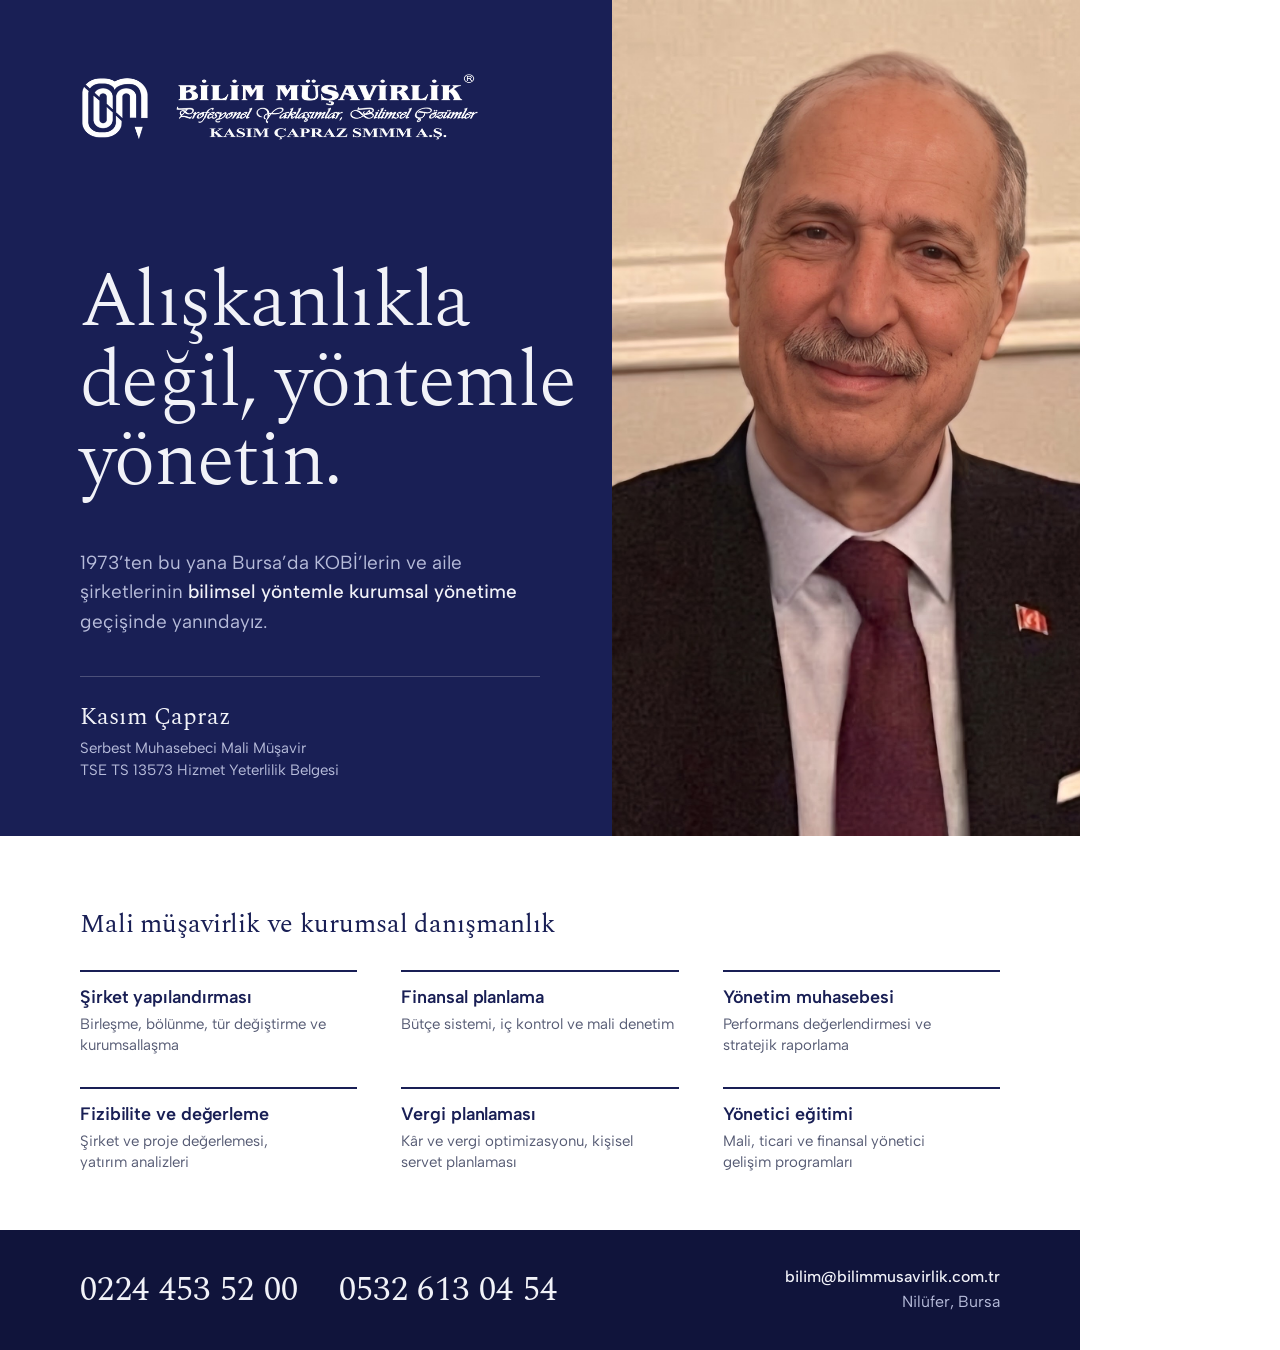
==== brosur/set/brosur.html @ 0ac3c604 "Lacivert kurumsal kimlikle broşür, gönderi ve hikâye seti Co-Authored-By: Claude Opus 5.5 <noreply@a" ====
<!doctype html>
<html lang="tr">
<head>
<meta charset="utf-8">
<title>Bilim Müşavirlik Broşür</title>
<link rel="stylesheet" href="set.css">
<style>
  body { width: 1080px; height: 1350px; background: var(--paper); }

  .field { left: 0; top: 0; width: 1080px; height: 836px; background: var(--navy); }
  .photo { left: 612px; top: 0; width: 468px; height: 836px; object-position: 47% 30%; }

  .logo { left: 80px; top: 72px; width: 400px; }

  h1 { left: 80px; top: 262px; width: 500px; font-size: 78px; color: var(--on); }
  .intro { left: 80px; top: 548px; width: 440px; font-size: 19px; line-height: 1.55; color: var(--on-soft); }
  .intro b { color: var(--on); font-weight: 500; }

  .sign { left: 80px; top: 676px; width: 460px; border-top: 1px solid var(--rule-on); padding-top: 22px; }
  .sign b { display: block; font-family: "Spectral", serif; font-weight: 400; font-size: 24px; color: var(--on); }
  .sign span { display: block; font-size: 15px; color: var(--on-soft); margin-top: 4px; }

  .services { left: 80px; top: 904px; width: 920px; color: var(--ink); }
  .services h2 { font-family: "Spectral", serif; font-weight: 400; font-size: 26px; letter-spacing: -.005em; margin-bottom: 26px; }
  .grid { display: grid; grid-template-columns: repeat(3, 1fr); column-gap: 44px; row-gap: 30px; }
  .grid div { border-top: 2px solid var(--ink); padding-top: 14px; }
  .grid h3 { font-size: 18px; font-weight: 600; line-height: 1.25; letter-spacing: -.005em; }
  .grid p { font-size: 15px; line-height: 1.45; color: var(--ink-soft); margin-top: 5px; }

  .contact {
    left: 0; top: 1230px; width: 1080px; height: 120px; background: var(--navy-deep);
    display: flex; align-items: center; justify-content: space-between; padding: 0 80px;
  }
  .tel { font-family: "Spectral", serif; font-size: 34px; letter-spacing: .01em; color: var(--on); }
  .tel span + span { margin-left: 40px; }
  .meta { text-align: right; font-size: 16px; line-height: 1.55; color: var(--on-soft); }
  .meta b { color: var(--on); font-weight: 500; }
</style>
</head>
<body>
  <div class="abs field"></div>
  <img class="abs photo" src="../kasim-capraz.jpg" alt="Kasım Çapraz">
  <img class="abs logo" src="../bilim-logo-beyaz-hd.png" alt="Bilim Müşavirlik, Kasım Çapraz SMMM A.Ş.">

  <h1 class="abs display">Alışkanlıkla değil, yöntemle yönetin.</h1>
  <p class="abs intro">1973’ten bu yana Bursa’da KOBİ’lerin ve aile şirketlerinin <b>bilimsel yöntemle kurumsal yönetime</b> geçişinde yanındayız.</p>

  <div class="abs sign">
    <b>Kasım Çapraz</b>
    <span>Serbest Muhasebeci Mali Müşavir</span>
    <span>TSE TS 13573 Hizmet Yeterlilik Belgesi</span>
  </div>

  <section class="abs services">
    <h2>Mali müşavirlik ve kurumsal danışmanlık</h2>
    <div class="grid">
      <div><h3>Şirket yapılandırması</h3><p>Birleşme, bölünme, tür değiştirme ve kurumsallaşma</p></div>
      <div><h3>Finansal planlama</h3><p>Bütçe sistemi, iç kontrol ve mali denetim</p></div>
      <div><h3>Yönetim muhasebesi</h3><p>Performans değerlendirmesi ve stratejik raporlama</p></div>
      <div><h3>Fizibilite ve değerleme</h3><p>Şirket ve proje değerlemesi, yatırım analizleri</p></div>
      <div><h3>Vergi planlaması</h3><p>Kâr ve vergi optimizasyonu, kişisel servet planlaması</p></div>
      <div><h3>Yönetici eğitimi</h3><p>Mali, ticari ve finansal yönetici gelişim programları</p></div>
    </div>
  </section>

  <div class="abs contact">
    <div class="tel"><span>0224 453 52 00</span><span>0532 613 04 54</span></div>
    <div class="meta"><b>bilim@bilimmusavirlik.com.tr</b><br>Nilüfer, Bursa</div>
  </div>
</body>
</html>
---- brosur/set/set.css ----
/* Bilim Müşavirlik ortak kimlik: logo laciverti, beyaz, tek serif + tek sans */
@import url("https://fonts.googleapis.com/css2?family=Spectral:ital,wght@0,300;0,400;0,500;1,300&family=Albert+Sans:wght@400;500;600&display=swap");

:root {
  --navy: #191F55;       /* logodan alındı */
  --navy-deep: #10143B;
  --rule-on: rgba(255, 255, 255, .22);
  --on: #F1F2F8;
  --on-soft: #B7BCDA;
  --paper: #FFFFFF;
  --mist: #F2F3F7;
  --ink: #191F55;
  --ink-soft: #565B74;
  --rule: #D5D8E4;
}

* { box-sizing: border-box; margin: 0; padding: 0; }
body {
  position: relative; overflow: hidden;
  font-family: "Albert Sans", sans-serif; color: var(--on);
  -webkit-font-smoothing: antialiased;
  font-feature-settings: "kern", "liga";
}
.abs { position: absolute; }
.serif { font-family: "Spectral", serif; }

.display {
  font-family: "Spectral", serif; font-weight: 300;
  letter-spacing: -.022em; line-height: 1.02;
}
p { text-wrap: pretty; }

.photo { object-fit: cover; filter: saturate(.92) contrast(1.03); }
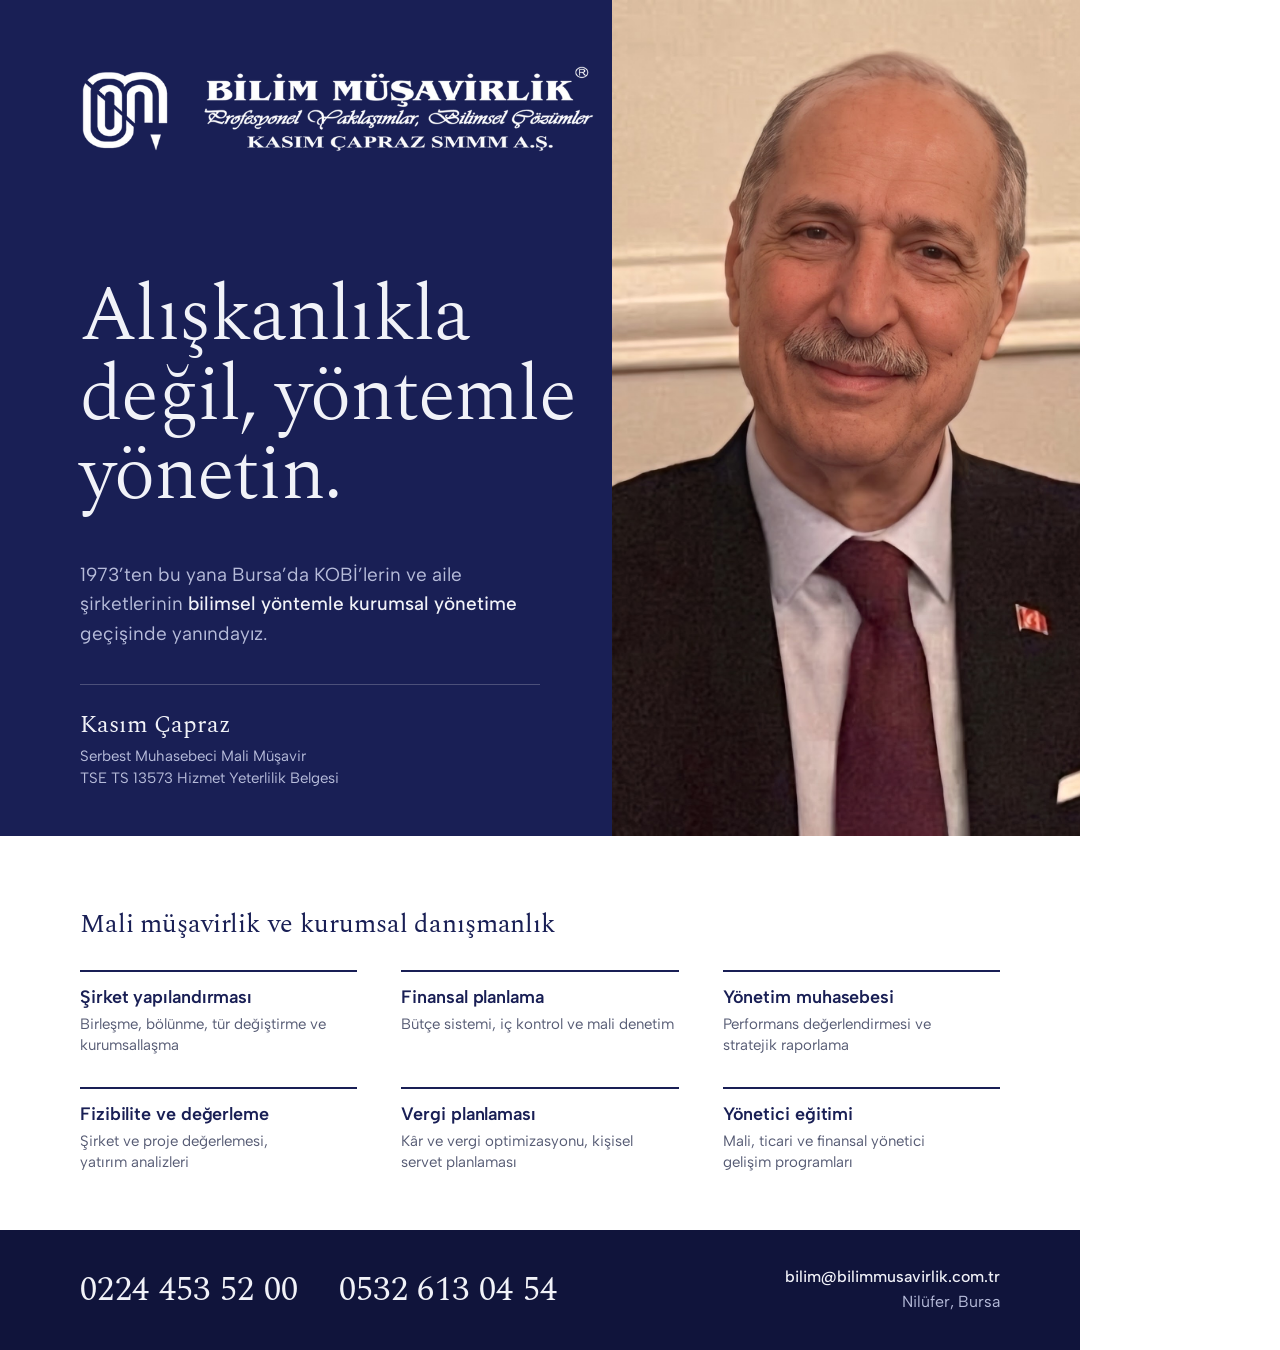
==== commit d32eb8b3: "Setteki logoyu slogan okunacak boyuta büyüt Co-Authored-By: Claude Opus 5.5 <noreply@anthropic.com> " ====
--- a/brosur/set/brosur.html
+++ b/brosur/set/brosur.html
@@ -10,13 +10,13 @@
   .field { left: 0; top: 0; width: 1080px; height: 836px; background: var(--navy); }
   .photo { left: 612px; top: 0; width: 468px; height: 836px; object-position: 47% 30%; }
 
-  .logo { left: 80px; top: 72px; width: 400px; }
+  .logo { left: 80px; top: 64px; width: 516px; }
 
-  h1 { left: 80px; top: 262px; width: 500px; font-size: 78px; color: var(--on); }
-  .intro { left: 80px; top: 548px; width: 440px; font-size: 19px; line-height: 1.55; color: var(--on-soft); }
+  h1 { left: 80px; top: 276px; width: 500px; font-size: 78px; color: var(--on); }
+  .intro { left: 80px; top: 560px; width: 440px; font-size: 19px; line-height: 1.55; color: var(--on-soft); }
   .intro b { color: var(--on); font-weight: 500; }
 
-  .sign { left: 80px; top: 676px; width: 460px; border-top: 1px solid var(--rule-on); padding-top: 22px; }
+  .sign { left: 80px; top: 684px; width: 460px; border-top: 1px solid var(--rule-on); padding-top: 22px; }
   .sign b { display: block; font-family: "Spectral", serif; font-weight: 400; font-size: 24px; color: var(--on); }
   .sign span { display: block; font-size: 15px; color: var(--on-soft); margin-top: 4px; }
 
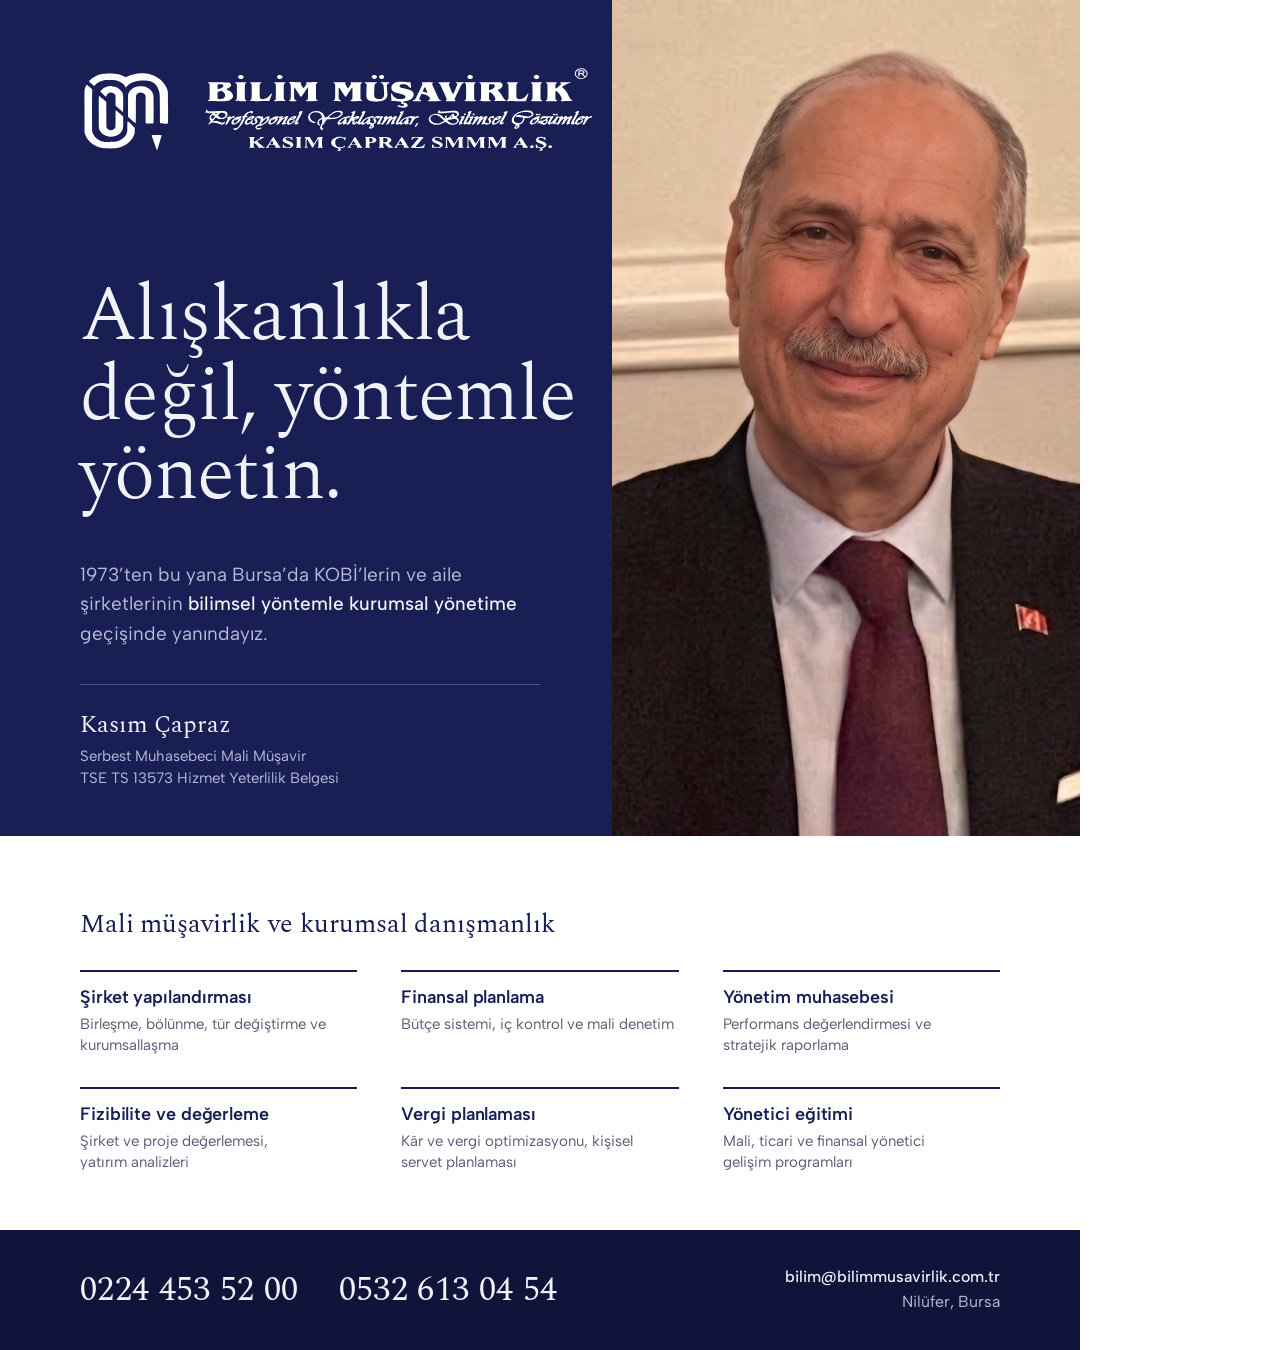
==== commit 935b4637: "Logoyu vektöre çevir ve setin tamamında kullan Co-Authored-By: Claude Opus 5.5 <noreply@anthropic.co" ====
--- a/brosur/set/brosur.html
+++ b/brosur/set/brosur.html
@@ -40,7 +40,7 @@
 <body>
   <div class="abs field"></div>
   <img class="abs photo" src="../kasim-capraz.jpg" alt="Kasım Çapraz">
-  <img class="abs logo" src="../bilim-logo-beyaz-hd.png" alt="Bilim Müşavirlik, Kasım Çapraz SMMM A.Ş.">
+  <img class="abs logo" src="../logo/bilim-logo-beyaz.svg" alt="Bilim Müşavirlik, Kasım Çapraz SMMM A.Ş.">
 
   <h1 class="abs display">Alışkanlıkla değil, yöntemle yönetin.</h1>
   <p class="abs intro">1973’ten bu yana Bursa’da KOBİ’lerin ve aile şirketlerinin <b>bilimsel yöntemle kurumsal yönetime</b> geçişinde yanındayız.</p>
